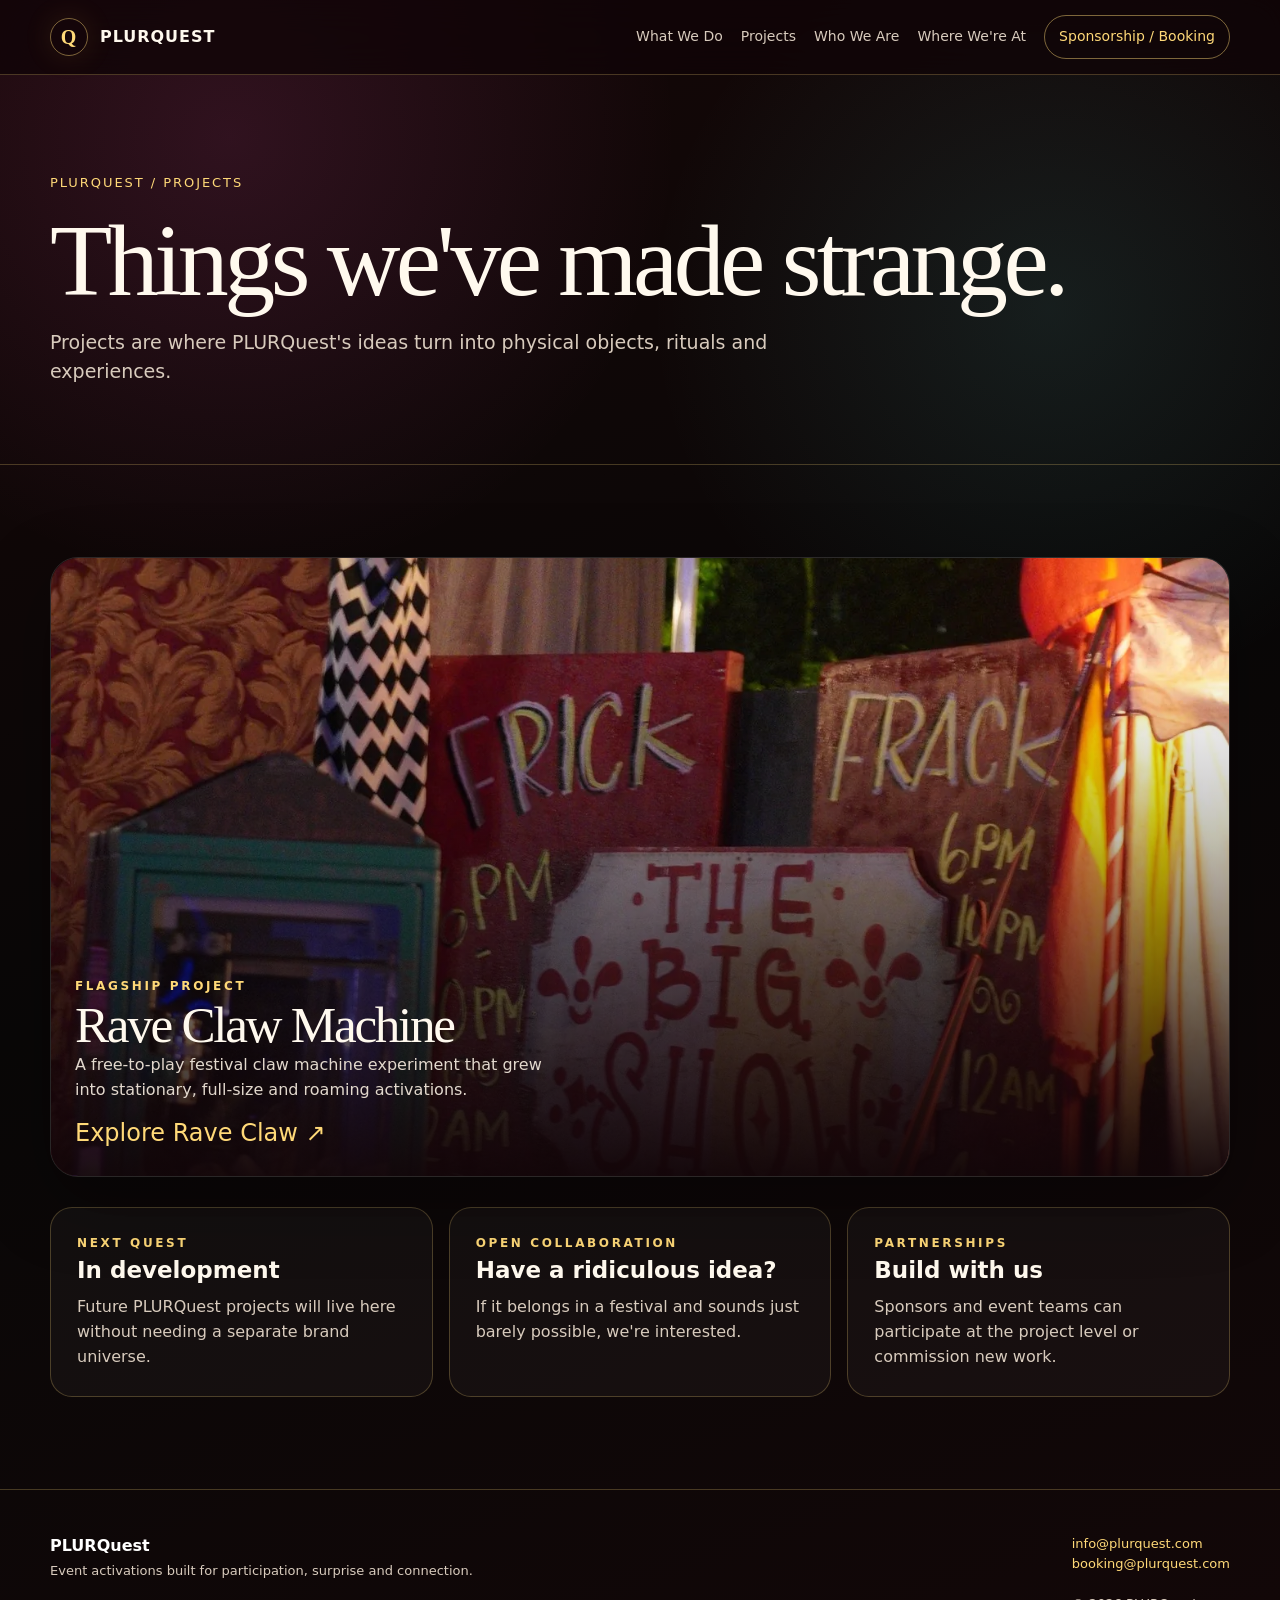
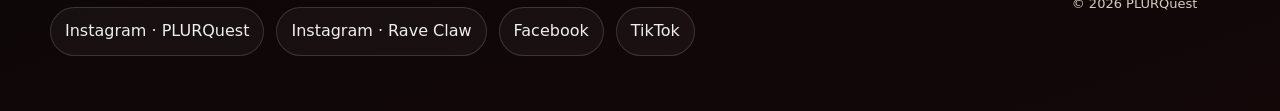
==== projects/index.html @ 43bdd448 "Add files via upload" ====
<!doctype html>
<html lang="en">
<head>
<meta charset="utf-8">
<meta name="viewport" content="width=device-width,initial-scale=1">
<title>Projects — PLURQuest</title>
<meta name="description" content="PLURQuest event activations and Rave Claw Machine.">
<meta name="theme-color" content="#390305">
<link rel="stylesheet" href="../styles.css">
</head>
<body>

<header class="topbar">
  <div class="shell nav">
    <a class="brand" href="../index.html"><span class="brand-mark">Q</span><span>PLURQUEST</span></a>
    <button class="mobile-menu" aria-label="Open navigation">☰</button>
    <nav class="navlinks">
      <a href="../info/">What We Do</a>
      <a href="../projects/">Projects</a>
      <a href="../about/">Who We Are</a>
      <a href="../schedule/">Where We're At</a>
      <a class="nav-cta" href="../booking/">Sponsorship / Booking</a>
    </nav>
  </div>
</header>

<main>
<section class="subhero"><div class="shell"><a class="breadcrumb" href="../index.html">PLURQuest / Projects</a><h1 class="display">Things we've made strange.</h1><p class="lede">Projects are where PLURQuest's ideas turn into physical objects, rituals and experiences.</p></div></section>
<section class="section"><div class="shell">
  <a class="link-card" style="display:block;min-height:620px" href="rave-claw/">
    <img src="../assets/images/big-show.webp" alt="">
    <div class="card-copy"><div class="eyebrow">Flagship project</div><h2 class="display">Rave Claw Machine</h2><p>A free-to-play festival claw machine experiment that grew into stationary, full-size and roaming activations.</p><div class="arrow">Explore Rave Claw ↗</div></div>
  </a>
  <div class="cards3">
    <div class="minicard"><div class="eyebrow">Next quest</div><h3>In development</h3><p>Future PLURQuest projects will live here without needing a separate brand universe.</p></div>
    <div class="minicard"><div class="eyebrow">Open collaboration</div><h3>Have a ridiculous idea?</h3><p>If it belongs in a festival and sounds just barely possible, we're interested.</p></div>
    <div class="minicard"><div class="eyebrow">Partnerships</div><h3>Build with us</h3><p>Sponsors and event teams can participate at the project level or commission new work.</p></div>
  </div>
</div></section>
</main>


<footer class="footer">
  <div class="shell footer-grid">
    <div>
      <strong>PLURQuest</strong><br>
      <span class="small">Event activations built for participation, surprise and connection.</span>
      <div class="social-row">
        <a class="social" target="_blank" rel="noopener" href="https://www.instagram.com/plurquest/">Instagram · PLURQuest</a>
        <a class="social" target="_blank" rel="noopener" href="https://www.instagram.com/raveclawmachine/">Instagram · Rave Claw</a>
        <a class="social" target="_blank" rel="noopener" href="https://www.facebook.com/Raveclawmachine">Facebook</a>
        <a class="social" target="_blank" rel="noopener" href="https://www.tiktok.com/@plurfriend">TikTok</a>
      </div>
    </div>
    <div class="small">
      <a class="gold" href="mailto:info@plurquest.com">info@plurquest.com</a><br>
      <a class="gold" href="mailto:booking@plurquest.com">booking@plurquest.com</a><br><br>
      © <span data-year></span> PLURQuest
    </div>
  </div>
</footer>
<script src="../site.js"></script>
</body>
</html>
---- styles.css ----
:root{
  --ink:#fff9ee;
  --muted:#d8cbbd;
  --burgundy:#390305;
  --burgundy2:#160707;
  --gold:#e5b83e;
  --gold2:#ffd978;
  --moss:#477a50;
  --pink:#f35bbf;
  --violet:#8d5cff;
  --cyan:#67e6e1;
  --panel:rgba(28,10,14,.78);
  --line:rgba(255,217,120,.24);
  --shadow:0 24px 70px rgba(0,0,0,.35);
  --radius:28px;
}
*{box-sizing:border-box}
html{scroll-behavior:smooth}
body{
  margin:0;
  color:var(--ink);
  background:
    radial-gradient(circle at 18% 8%, rgba(243,91,191,.13), transparent 28rem),
    radial-gradient(circle at 82% 18%, rgba(103,230,225,.10), transparent 25rem),
    linear-gradient(160deg,var(--burgundy2),#090707 48%,#130708);
  font-family: Inter, ui-sans-serif, system-ui, -apple-system, BlinkMacSystemFont, "Segoe UI", sans-serif;
  line-height:1.55;
  min-height:100vh;
}
body:before{
  content:"";
  position:fixed; inset:0; pointer-events:none; opacity:.22; z-index:-1;
  background-image:
    linear-gradient(30deg,rgba(255,255,255,.025) 12%,transparent 12.5%,transparent 87%,rgba(255,255,255,.025) 87.5%,rgba(255,255,255,.025)),
    linear-gradient(150deg,rgba(255,255,255,.025) 12%,transparent 12.5%,transparent 87%,rgba(255,255,255,.025) 87.5%,rgba(255,255,255,.025));
  background-size:70px 120px;
}
a{color:inherit;text-decoration:none}
img{display:block;max-width:100%}
button,input,textarea,select{font:inherit}
.shell{width:min(1180px,calc(100% - 32px));margin:auto}
.topbar{
  position:sticky;top:0;z-index:50;
  background:rgba(16,5,7,.78);
  backdrop-filter:blur(18px);
  border-bottom:1px solid var(--line);
}
.nav{height:74px;display:flex;align-items:center;gap:22px}
.brand{display:flex;align-items:center;gap:12px;font-weight:800;letter-spacing:.06em}
.brand-mark{
  width:38px;height:38px;border:1px solid rgba(255,217,120,.45);border-radius:50%;
  display:grid;place-items:center;color:var(--gold2);font-family:Georgia,serif;font-size:20px;
  box-shadow:0 0 30px rgba(229,184,62,.12)
}
.navlinks{margin-left:auto;display:flex;gap:18px;align-items:center;font-size:14px;color:var(--muted)}
.navlinks a:hover{color:var(--gold2)}
.nav-cta{padding:10px 14px;border:1px solid rgba(255,217,120,.46);border-radius:999px;color:var(--gold2)!important}
.mobile-menu{display:none;margin-left:auto;background:none;color:white;border:0;font-size:26px}
.eyebrow{color:var(--gold2);text-transform:uppercase;letter-spacing:.22em;font-size:12px;font-weight:800}
.display{
  font-family: Georgia, "Times New Roman", serif;
  font-weight:500;line-height:.94;letter-spacing:-.045em;
}
.hero{
  min-height:calc(100vh - 74px);
  display:grid;align-items:end;position:relative;overflow:hidden;
  border-bottom:1px solid var(--line);
}
.hero-media{position:absolute;inset:0;z-index:-2}
.hero-media img{width:100%;height:100%;object-fit:cover;object-position:center}
.hero:after{
  content:"";position:absolute;inset:0;z-index:-1;
  background:
    linear-gradient(180deg,rgba(10,5,7,.16),rgba(11,5,6,.45) 48%,rgba(17,5,7,.97)),
    linear-gradient(90deg,rgba(25,3,7,.78),transparent 62%);
}
.hero-content{padding:8vh 0 8vh;max-width:930px}
.hero-logo{width:min(510px,70vw);border-radius:20px;box-shadow:var(--shadow);margin-bottom:30px}
.hero h1{font-size:clamp(54px,10vw,128px);margin:.05em 0 .18em;max-width:1000px}
.hero p{font-size:clamp(18px,2.1vw,25px);max-width:710px;color:#f1e9df;margin:0 0 28px}
.cta-row{display:flex;flex-wrap:wrap;gap:12px}
.btn{
  display:inline-flex;align-items:center;justify-content:center;gap:10px;
  padding:14px 19px;border-radius:999px;font-weight:800;font-size:14px;
  transition:.2s transform,.2s background,.2s border-color;
}
.btn:hover{transform:translateY(-2px)}
.btn-gold{background:linear-gradient(135deg,var(--gold2),var(--gold));color:#2b1304}
.btn-ghost{border:1px solid rgba(255,255,255,.34);background:rgba(0,0,0,.18)}
.section{padding:92px 0}
.section-tight{padding:64px 0}
.headline{font-size:clamp(40px,6vw,78px);margin:.15em 0 .35em}
.lede{font-size:19px;color:var(--muted);max-width:760px}
.link-grid{
  display:grid;grid-template-columns:repeat(12,1fr);gap:16px;margin-top:38px;
}
.link-card{
  min-height:360px;position:relative;overflow:hidden;border-radius:var(--radius);
  border:1px solid rgba(255,255,255,.13);box-shadow:var(--shadow);
  isolation:isolate;transition:.25s transform,.25s border-color;
}
.link-card:hover{transform:translateY(-6px);border-color:rgba(255,217,120,.58)}
.link-card:nth-child(1),.link-card:nth-child(2){grid-column:span 6}
.link-card:nth-child(3),.link-card:nth-child(4),.link-card:nth-child(5){grid-column:span 4}
.link-card img{position:absolute;inset:0;width:100%;height:100%;object-fit:cover;z-index:-2;transition:.45s transform}
.link-card:hover img{transform:scale(1.04)}
.link-card:after{
  content:"";position:absolute;inset:0;z-index:-1;
  background:linear-gradient(180deg,transparent 18%,rgba(10,4,6,.25) 45%,rgba(17,5,8,.96));
}
.card-copy{position:absolute;left:24px;right:24px;bottom:24px}
.card-copy h2{font-size:clamp(30px,4vw,52px);margin:5px 0 4px}
.card-copy p{margin:0;color:#e2d8cd;max-width:48ch}
.arrow{color:var(--gold2);font-size:24px;margin-top:12px}
.panel{
  background:linear-gradient(160deg,rgba(64,11,18,.83),rgba(17,8,10,.84));
  border:1px solid var(--line);border-radius:var(--radius);box-shadow:var(--shadow);
}
.split{display:grid;grid-template-columns:1.05fr .95fr;gap:24px;align-items:stretch}
.split .copy{padding:clamp(28px,5vw,64px)}
.split .media{min-height:520px;overflow:hidden;border-radius:var(--radius)}
.split .media img{height:100%;width:100%;object-fit:cover}
.stats{display:grid;grid-template-columns:repeat(4,1fr);gap:12px;margin-top:26px}
.stat{padding:22px;border:1px solid var(--line);border-radius:20px;background:rgba(0,0,0,.18)}
.stat strong{display:block;font:600 clamp(28px,4vw,50px)/1 Georgia,serif;color:var(--gold2);margin-bottom:7px}
.stat span{color:var(--muted);font-size:13px}
.gallery{display:grid;grid-template-columns:repeat(12,1fr);gap:12px;margin-top:30px}
.gallery figure{margin:0;border-radius:20px;overflow:hidden;min-height:250px}
.gallery figure:nth-child(1){grid-column:span 7;grid-row:span 2}
.gallery figure:nth-child(2){grid-column:span 5}
.gallery figure:nth-child(3){grid-column:span 5}
.gallery figure:nth-child(4),.gallery figure:nth-child(5),.gallery figure:nth-child(6){grid-column:span 4}
.gallery img{width:100%;height:100%;object-fit:cover}
.subhero{padding:95px 0 58px;border-bottom:1px solid var(--line);position:relative;overflow:hidden}
.subhero h1{font-size:clamp(52px,8vw,102px);margin:.18em 0}
.breadcrumb{color:var(--gold2);font-size:13px;text-transform:uppercase;letter-spacing:.15em}
.cards3{display:grid;grid-template-columns:repeat(3,1fr);gap:16px;margin-top:30px}
.minicard{padding:26px;border-radius:22px;border:1px solid var(--line);background:rgba(255,255,255,.035)}
.minicard h3{margin:0 0 7px;font-size:23px}
.minicard p{color:var(--muted);margin:0}
.timeline{display:grid;gap:18px;margin-top:34px}
.timeline-item{display:grid;grid-template-columns:110px 1fr;gap:22px;padding:22px 0;border-top:1px solid var(--line)}
.timeline-item .year{color:var(--gold2);font-weight:900;letter-spacing:.08em}
.form{padding:30px}
.form-grid{display:grid;grid-template-columns:1fr 1fr;gap:14px}
.field{display:flex;flex-direction:column;gap:7px}
.field.full{grid-column:1/-1}
label{font-size:13px;color:var(--gold2);font-weight:700}
input,textarea,select{
  width:100%;padding:14px 15px;border-radius:14px;border:1px solid rgba(255,255,255,.16);
  background:rgba(0,0,0,.28);color:white;outline:none;
}
input:focus,textarea:focus,select:focus{border-color:var(--gold)}
textarea{min-height:150px;resize:vertical}
.notice{font-size:13px;color:var(--muted);margin-top:12px}
.schedule-list{display:grid;gap:14px;margin-top:30px}
.event{display:grid;grid-template-columns:150px 1fr auto;gap:22px;align-items:center;padding:22px;border:1px solid var(--line);border-radius:20px;background:rgba(255,255,255,.035)}
.event-date{font-family:Georgia,serif;color:var(--gold2);font-size:24px}
.badge{font-size:12px;text-transform:uppercase;letter-spacing:.12em;padding:8px 11px;border:1px solid var(--line);border-radius:999px}
.social-row{display:flex;gap:12px;flex-wrap:wrap;margin-top:24px}
.social{
  border:1px solid rgba(255,255,255,.15);border-radius:999px;padding:11px 14px;
  color:#eee;background:rgba(255,255,255,.04)
}
.social:hover{border-color:var(--gold);color:var(--gold2)}
.footer{border-top:1px solid var(--line);padding:44px 0 55px;color:var(--muted)}
.footer-grid{display:grid;grid-template-columns:1fr auto;gap:24px}
.footer strong{color:white}
.small{font-size:13px}
.gold{color:var(--gold2)}
.muted{color:var(--muted)}
.quote{font:italic 28px/1.35 Georgia,serif;color:#fff3db;border-left:2px solid var(--gold);padding-left:22px}
@media(max-width:900px){
  .navlinks{display:none}
  .mobile-menu{display:block}
  .navlinks.open{
    display:flex;position:absolute;top:74px;left:0;right:0;flex-direction:column;align-items:stretch;
    padding:20px 16px 26px;background:#140608;border-bottom:1px solid var(--line)
  }
  .link-card:nth-child(n){grid-column:span 12;min-height:310px}
  .split{grid-template-columns:1fr}
  .split .media{min-height:400px}
  .stats{grid-template-columns:1fr 1fr}
  .cards3{grid-template-columns:1fr}
  .gallery figure:nth-child(n){grid-column:span 6;grid-row:auto}
  .event{grid-template-columns:1fr}
}
@media(max-width:600px){
  .section{padding:68px 0}
  .hero-content{padding-bottom:52px}
  .hero h1{font-size:56px}
  .hero-logo{width:min(420px,86vw)}
  .link-grid{gap:12px}
  .link-card{min-height:280px}
  .stats{grid-template-columns:1fr 1fr}
  .gallery figure:nth-child(n){grid-column:span 12;min-height:300px}
  .form-grid{grid-template-columns:1fr}
  .field.full{grid-column:auto}
  .footer-grid{grid-template-columns:1fr}
}
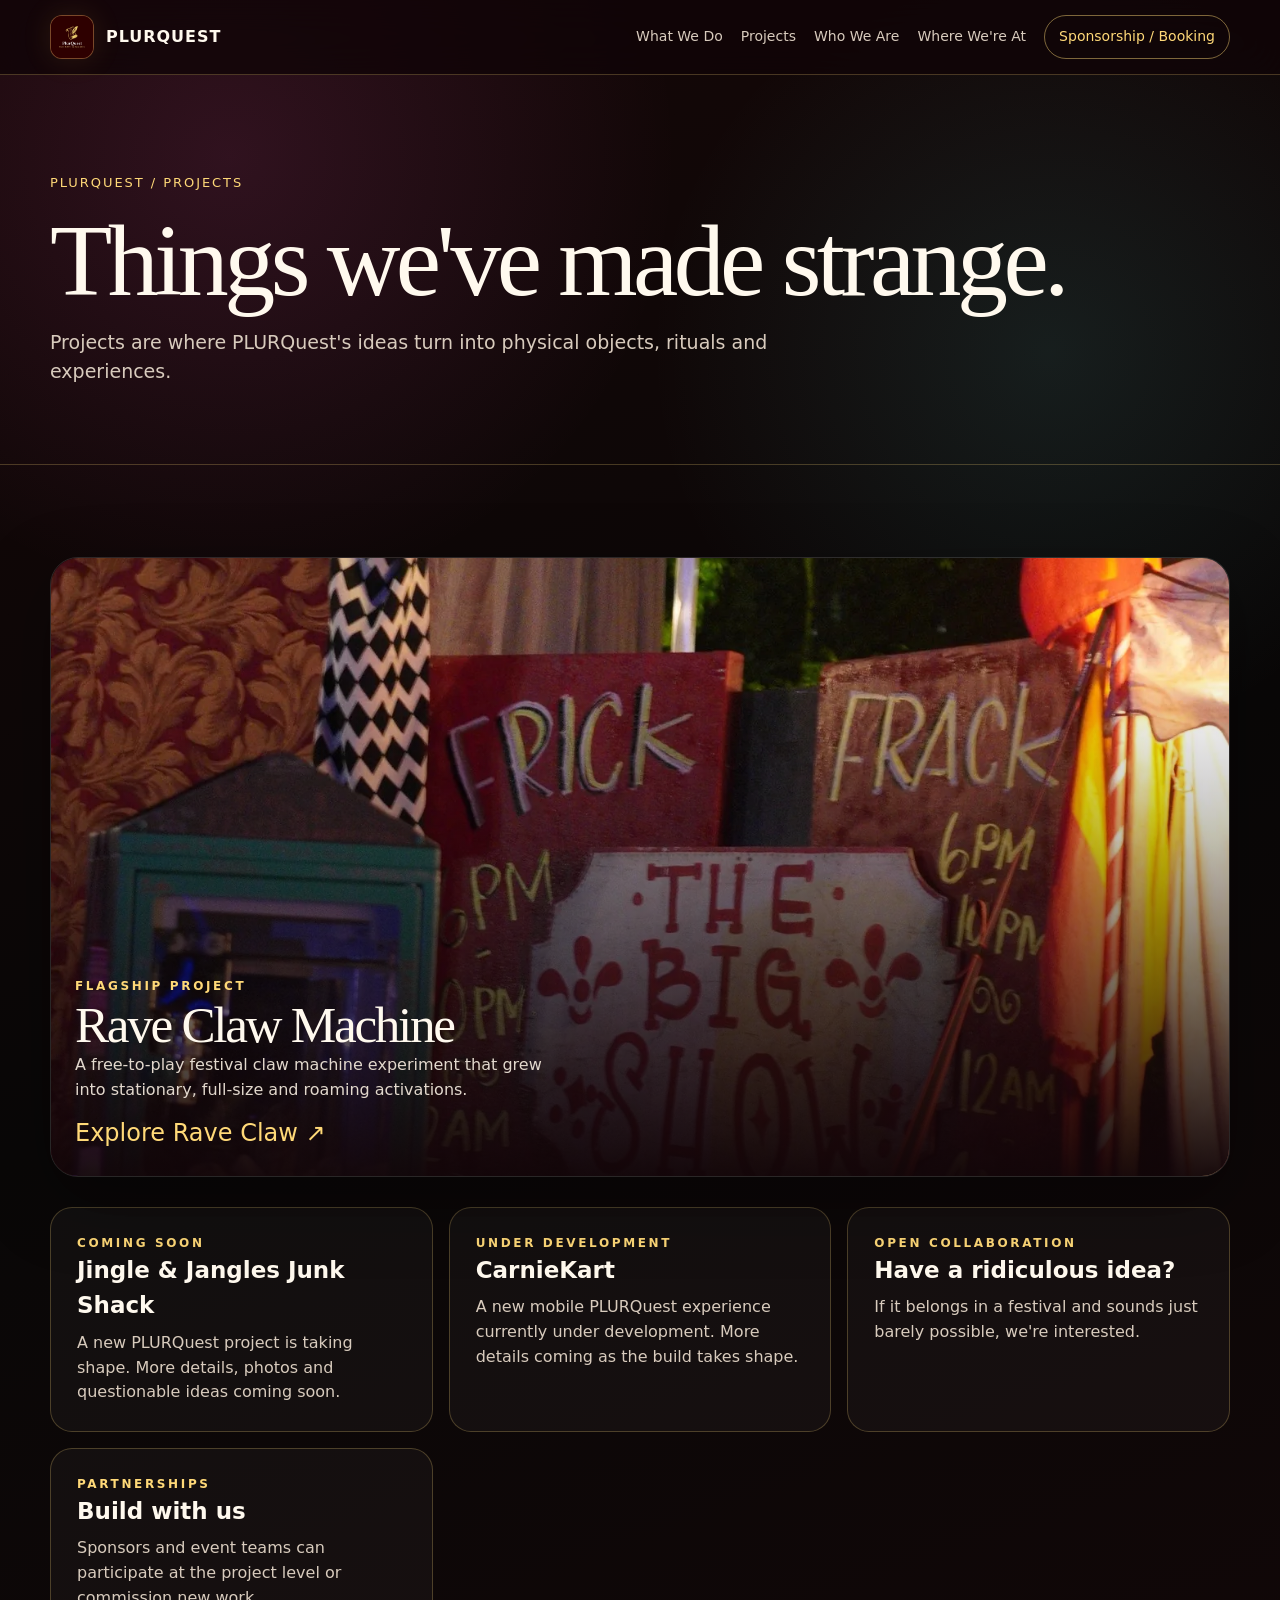
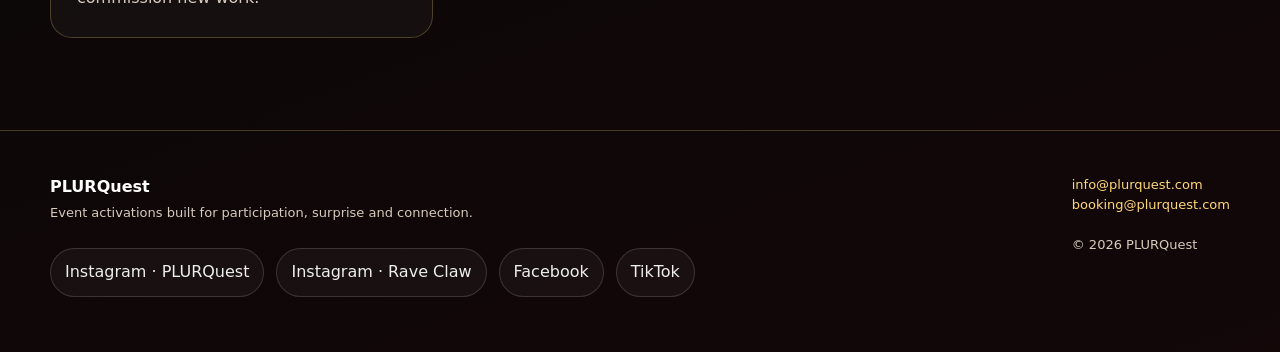
==== commit 261f4688: "Add files via upload" ====
--- a/projects/index.html
+++ b/projects/index.html
@@ -12,7 +12,7 @@
 
 <header class="topbar">
   <div class="shell nav">
-    <a class="brand" href="../index.html"><span class="brand-mark">Q</span><span>PLURQUEST</span></a>
+    <a class="brand" href="../index.html"><span class="brand-mark"><img src="../assets/images/plurquest-logo.jpg" alt="PLURQuest"></span><span>PLURQUEST</span></a>
     <button class="mobile-menu" aria-label="Open navigation">☰</button>
     <nav class="navlinks">
       <a href="../info/">What We Do</a>
@@ -32,7 +32,8 @@
     <div class="card-copy"><div class="eyebrow">Flagship project</div><h2 class="display">Rave Claw Machine</h2><p>A free-to-play festival claw machine experiment that grew into stationary, full-size and roaming activations.</p><div class="arrow">Explore Rave Claw ↗</div></div>
   </a>
   <div class="cards3">
-    <div class="minicard"><div class="eyebrow">Next quest</div><h3>In development</h3><p>Future PLURQuest projects will live here without needing a separate brand universe.</p></div>
+    <div class="minicard"><div class="eyebrow">Coming Soon</div><h3>Jingle &amp; Jangles Junk Shack</h3><p>A new PLURQuest project is taking shape. More details, photos and questionable ideas coming soon.</p></div>
+    <div class="minicard"><div class="eyebrow">Under Development</div><h3>CarnieKart</h3><p>A new mobile PLURQuest experience currently under development. More details coming as the build takes shape.</p></div>
     <div class="minicard"><div class="eyebrow">Open collaboration</div><h3>Have a ridiculous idea?</h3><p>If it belongs in a festival and sounds just barely possible, we're interested.</p></div>
     <div class="minicard"><div class="eyebrow">Partnerships</div><h3>Build with us</h3><p>Sponsors and event teams can participate at the project level or commission new work.</p></div>
   </div>
--- a/styles.css
+++ b/styles.css
@@ -49,10 +49,12 @@
 .nav{height:74px;display:flex;align-items:center;gap:22px}
 .brand{display:flex;align-items:center;gap:12px;font-weight:800;letter-spacing:.06em}
 .brand-mark{
-  width:38px;height:38px;border:1px solid rgba(255,217,120,.45);border-radius:50%;
-  display:grid;place-items:center;color:var(--gold2);font-family:Georgia,serif;font-size:20px;
-  box-shadow:0 0 30px rgba(229,184,62,.12)
-}
+  width:44px;height:44px;border-radius:12px;overflow:hidden;display:block;
+  border:1px solid rgba(255,217,120,.32);
+  box-shadow:0 0 30px rgba(229,184,62,.12);
+  background:#390305;
+}
+.brand-mark img{width:100%;height:100%;object-fit:cover;object-position:center}
 .navlinks{margin-left:auto;display:flex;gap:18px;align-items:center;font-size:14px;color:var(--muted)}
 .navlinks a:hover{color:var(--gold2)}
 .nav-cta{padding:10px 14px;border:1px solid rgba(255,217,120,.46);border-radius:999px;color:var(--gold2)!important}
